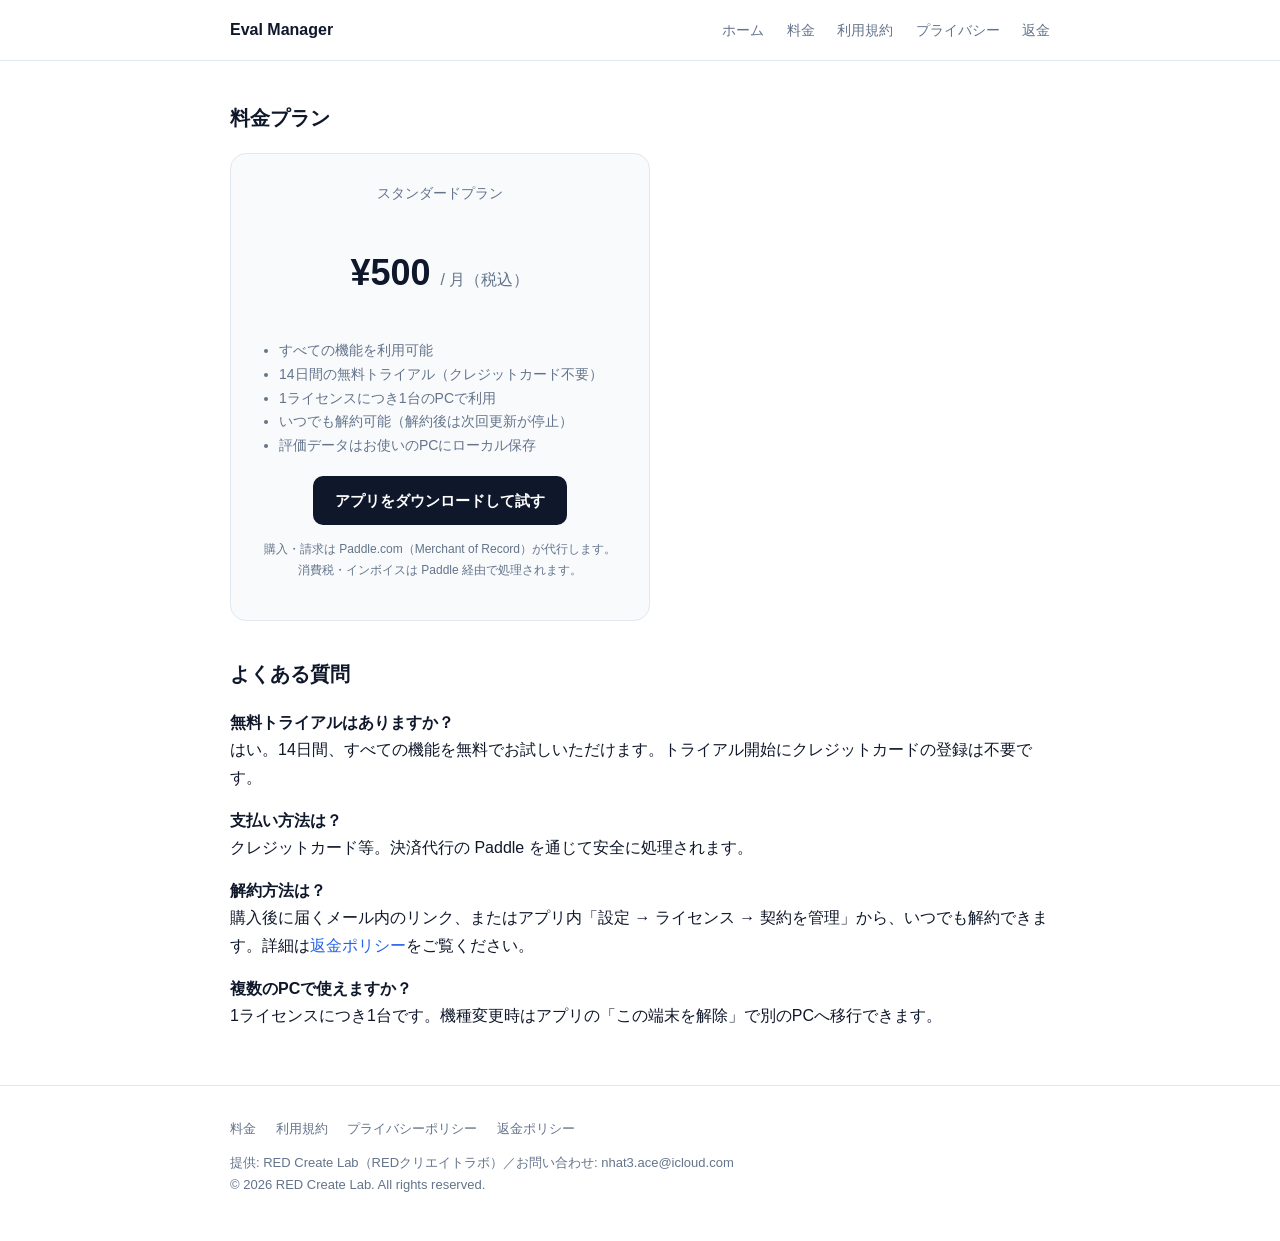
==== pricing.html @ 5935fde5 "Add files via upload" ====
<!DOCTYPE html>
<html lang="ja">
<head>
<meta charset="UTF-8" />
<meta name="viewport" content="width=device-width, initial-scale=1" />
<title>料金 ｜ Eval Manager</title>
<meta name="description" content="Eval Manager の料金。月額¥500（税込）。14日間の無料トライアル付き。いつでも解約できます。" />
<link rel="stylesheet" href="styles.css" />
</head>
<body>
<header class="site">
  <div class="wrap">
    <span class="brand"><a href="index.html" style="color:inherit">Eval Manager</a></span>
    <nav>
      <a href="index.html">ホーム</a>
      <a href="pricing.html">料金</a>
      <a href="terms.html">利用規約</a>
      <a href="privacy.html">プライバシー</a>
      <a href="refund.html">返金</a>
    </nav>
  </div>
</header>

<main class="wrap">
  <section style="border-top:none">
    <h2>料金プラン</h2>
    <div class="price">
      <p style="margin:0;color:var(--muted);font-size:14px">スタンダードプラン</p>
      <p class="amt">¥500 <span>/ 月（税込）</span></p>
      <ul>
        <li>すべての機能を利用可能</li>
        <li>14日間の無料トライアル（クレジットカード不要）</li>
        <li>1ライセンスにつき1台のPCで利用</li>
        <li>いつでも解約可能（解約後は次回更新が停止）</li>
        <li>評価データはお使いのPCにローカル保存</li>
      </ul>
      <a class="btn" href="index.html">アプリをダウンロードして試す</a>
      <p style="font-size:12px;color:var(--muted);margin-top:14px">
        購入・請求は Paddle.com（Merchant of Record）が代行します。消費税・インボイスは Paddle 経由で処理されます。
      </p>
    </div>

    <h2 style="margin-top:36px">よくある質問</h2>
    <p><strong>無料トライアルはありますか？</strong><br />はい。14日間、すべての機能を無料でお試しいただけます。トライアル開始にクレジットカードの登録は不要です。</p>
    <p><strong>支払い方法は？</strong><br />クレジットカード等。決済代行の Paddle を通じて安全に処理されます。</p>
    <p><strong>解約方法は？</strong><br />購入後に届くメール内のリンク、またはアプリ内「設定 → ライセンス → 契約を管理」から、いつでも解約できます。詳細は<a href="refund.html">返金ポリシー</a>をご覧ください。</p>
    <p><strong>複数のPCで使えますか？</strong><br />1ライセンスにつき1台です。機種変更時はアプリの「この端末を解除」で別のPCへ移行できます。</p>
  </section>
</main>

<footer class="site">
  <div class="wrap">
    <div class="links">
      <a href="pricing.html">料金</a>
      <a href="terms.html">利用規約</a>
      <a href="privacy.html">プライバシーポリシー</a>
      <a href="refund.html">返金ポリシー</a>
    </div>
    <p style="margin-top:12px">
      提供: RED Create Lab（REDクリエイトラボ）／お問い合わせ: <a href="mailto:nhat3.ace@icloud.com">nhat3.ace@icloud.com</a><br />
      &copy; <span id="y"></span> RED Create Lab. All rights reserved.
    </p>
  </div>
</footer>
<script>document.getElementById('y').textContent = new Date().getFullYear();</script>
</body>
</html>
---- styles.css ----
:root {
  --fg: #0f172a;
  --muted: #64748b;
  --line: #e2e8f0;
  --accent: #2563eb;
  --bg: #ffffff;
  --soft: #f8fafc;
}
* { box-sizing: border-box; }
html { -webkit-text-size-adjust: 100%; }
body {
  margin: 0;
  font-family: -apple-system, BlinkMacSystemFont, "Segoe UI", "Helvetica Neue", Arial,
    "Hiragino Sans", "Noto Sans JP", Meiryo, sans-serif;
  color: var(--fg);
  background: var(--bg);
  line-height: 1.7;
}
a { color: var(--accent); text-decoration: none; }
a:hover { text-decoration: underline; }
.wrap { max-width: 860px; margin: 0 auto; padding: 0 20px; }
header.site {
  border-bottom: 1px solid var(--line);
  position: sticky; top: 0; background: rgba(255,255,255,0.9); backdrop-filter: blur(6px);
}
header.site .wrap { display: flex; align-items: center; justify-content: space-between; height: 60px; }
.brand { font-weight: 700; font-size: 16px; color: var(--fg); }
nav a { margin-left: 18px; font-size: 14px; color: var(--muted); }
.hero { padding: 64px 0 40px; }
.hero h1 { font-size: 30px; line-height: 1.35; margin: 0 0 14px; }
.hero p.sub { font-size: 16px; color: var(--muted); margin: 0 0 24px; }
.hero .en { font-size: 13px; color: var(--muted); margin-top: 6px; }
.btn {
  display: inline-block; background: var(--fg); color: #fff; padding: 12px 22px;
  border-radius: 10px; font-size: 15px; font-weight: 600;
}
.btn:hover { text-decoration: none; opacity: 0.9; }
.btn.secondary { background: #fff; color: var(--fg); border: 1px solid var(--line); margin-left: 10px; }
section { padding: 40px 0; border-top: 1px solid var(--line); }
section h2 { font-size: 20px; margin: 0 0 18px; }
.features { display: grid; grid-template-columns: 1fr 1fr; gap: 18px; }
.card { border: 1px solid var(--line); border-radius: 14px; padding: 18px; background: var(--soft); }
.card h3 { margin: 0 0 6px; font-size: 15px; }
.card p { margin: 0; font-size: 14px; color: var(--muted); }
.price { border: 1px solid var(--line); border-radius: 16px; padding: 28px; text-align: center; background: var(--soft); max-width: 420px; }
.price .amt { font-size: 36px; font-weight: 700; }
.price .amt span { font-size: 16px; color: var(--muted); font-weight: 400; }
.price ul { text-align: left; margin: 18px 0; padding-left: 20px; color: var(--muted); font-size: 14px; }
.legal h1 { font-size: 24px; }
.legal h2 { font-size: 17px; margin-top: 28px; }
.legal p, .legal li { font-size: 14.5px; color: #334155; }
.legal .updated { color: var(--muted); font-size: 13px; }
footer.site { border-top: 1px solid var(--line); padding: 32px 0; color: var(--muted); font-size: 13px; }
footer.site a { color: var(--muted); }
footer.site .links a { margin-right: 16px; }
@media (max-width: 640px) {
  .features { grid-template-columns: 1fr; }
  .hero h1 { font-size: 24px; }
}
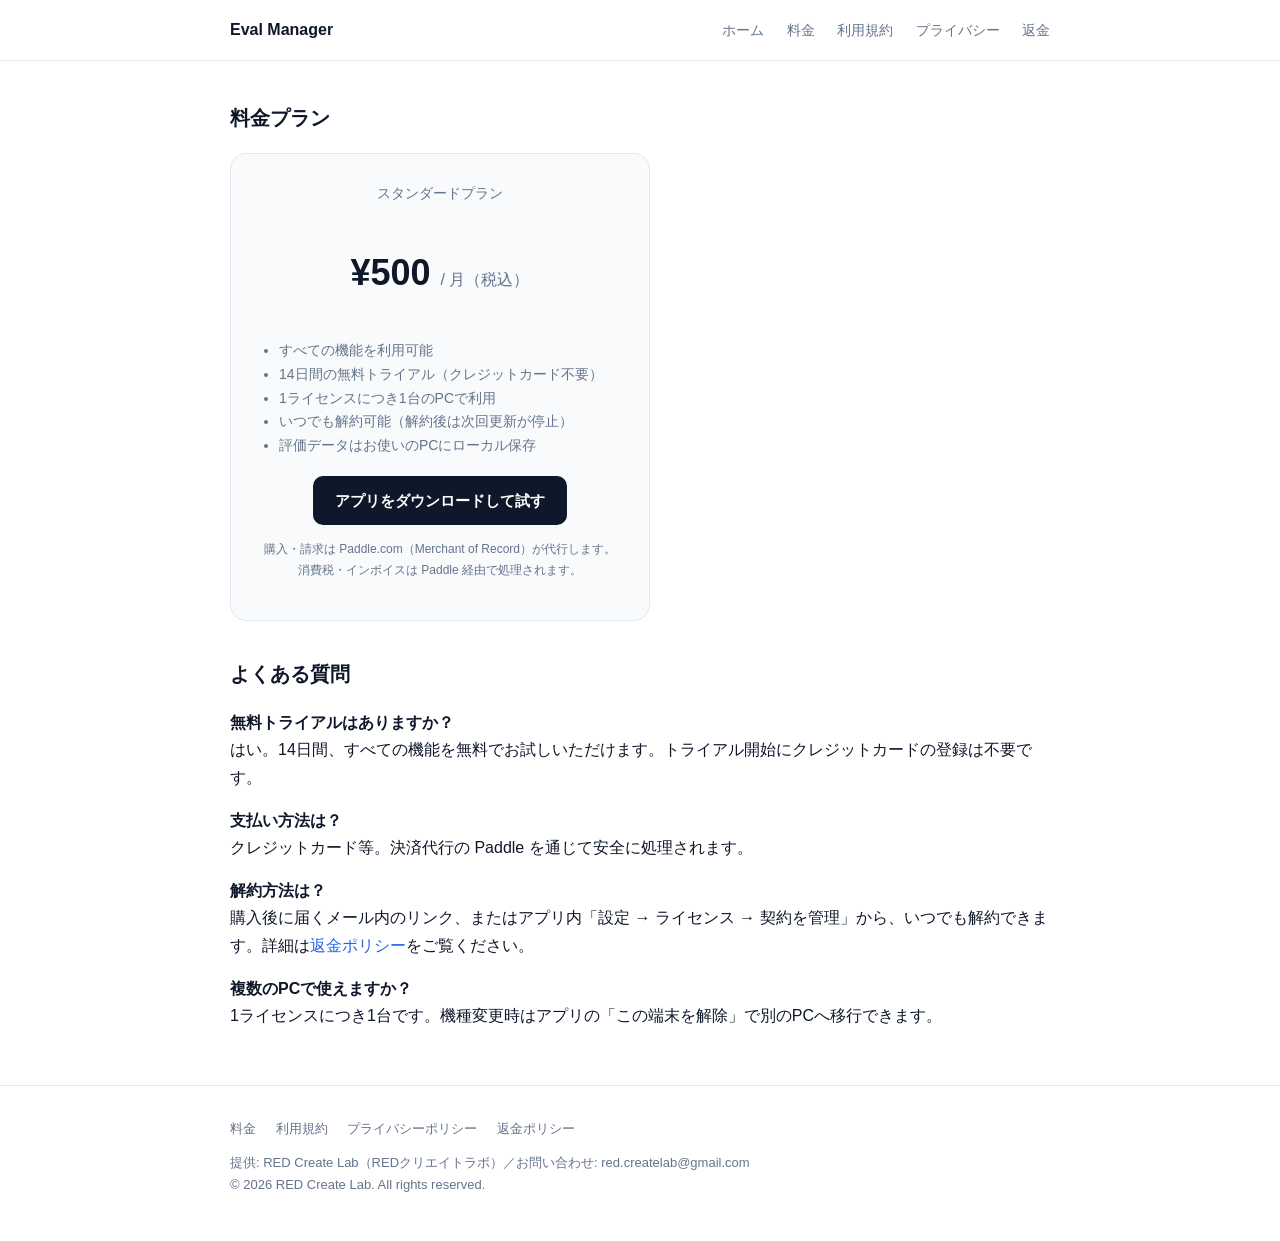
==== commit 2b6421d4: "Add files via upload" ====
--- a/pricing.html
+++ b/pricing.html
@@ -57,7 +57,7 @@
       <a href="refund.html">返金ポリシー</a>
     </div>
     <p style="margin-top:12px">
-      提供: RED Create Lab（REDクリエイトラボ）／お問い合わせ: <a href="mailto:nhat3.ace@icloud.com">nhat3.ace@icloud.com</a><br />
+      提供: RED Create Lab（REDクリエイトラボ）／お問い合わせ: <a href="mailto:red.createlab@gmail.com">red.createlab@gmail.com</a><br />
       &copy; <span id="y"></span> RED Create Lab. All rights reserved.
     </p>
   </div>
